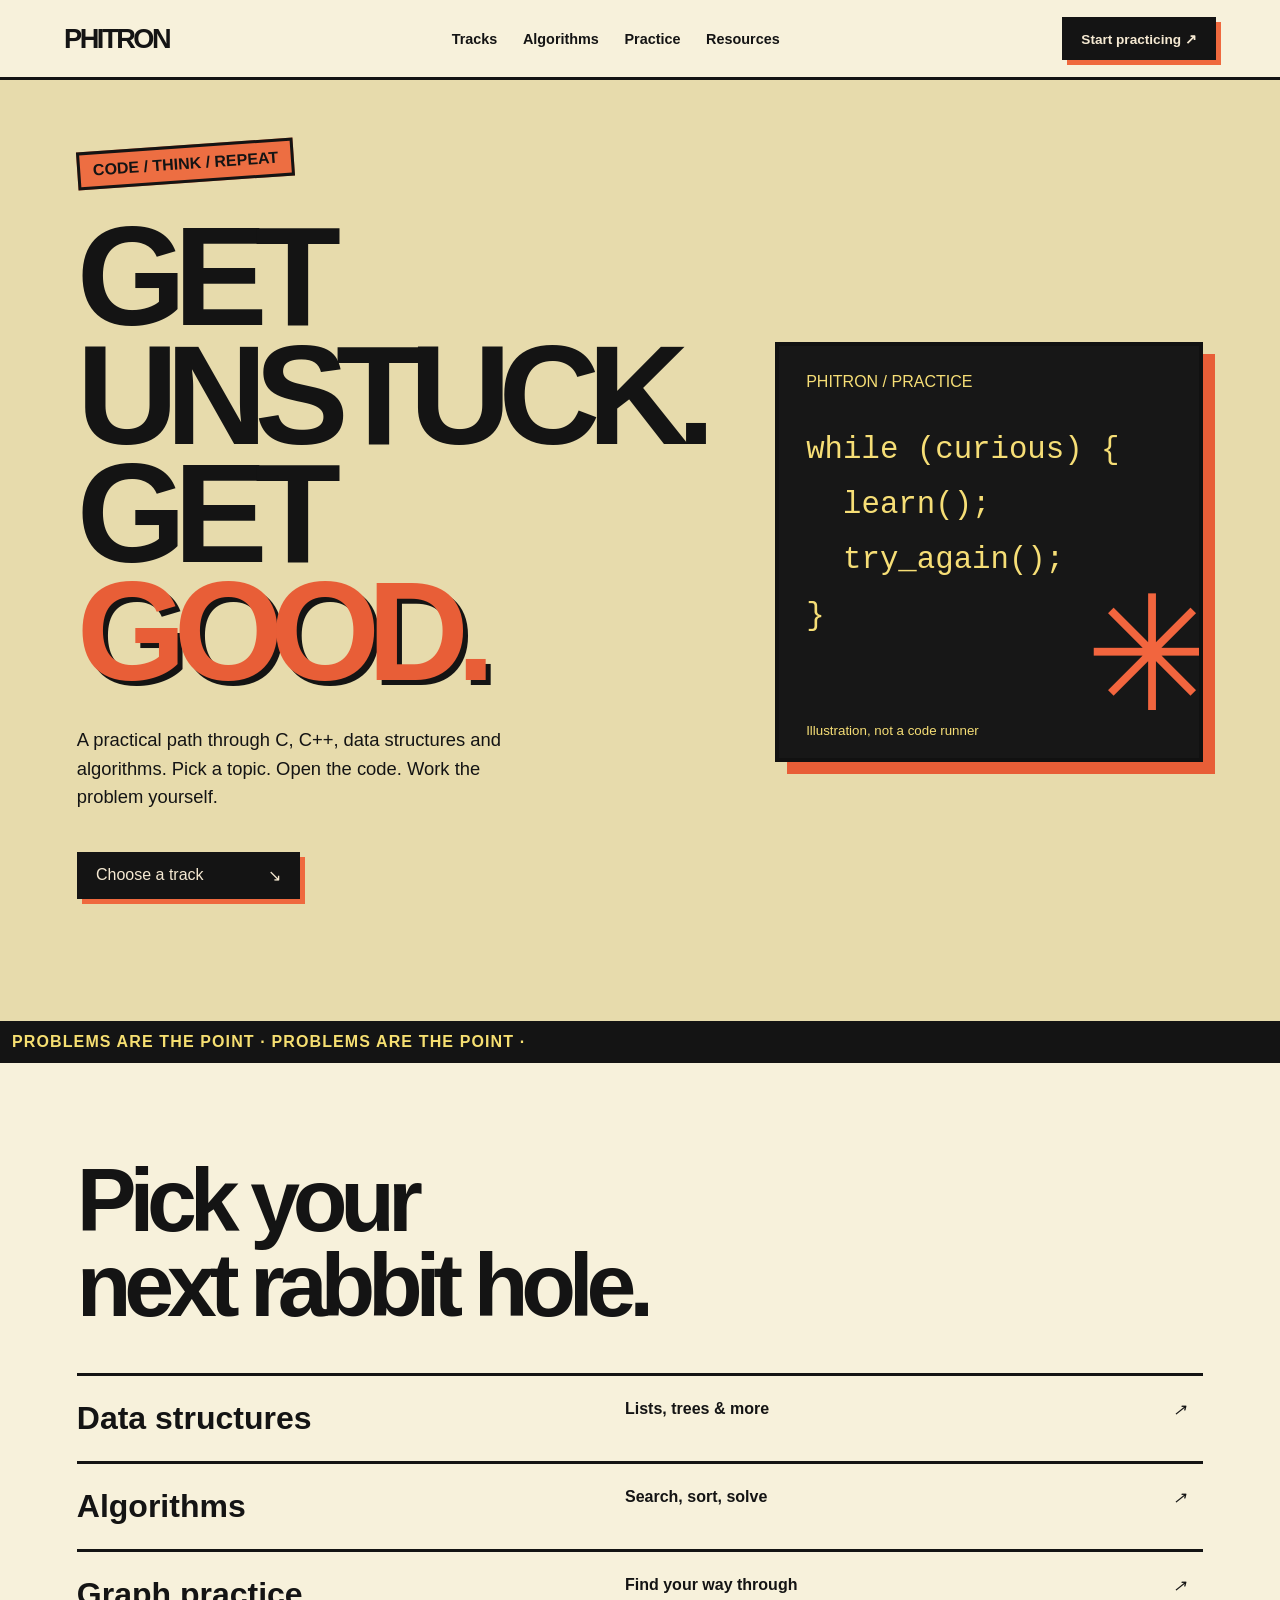
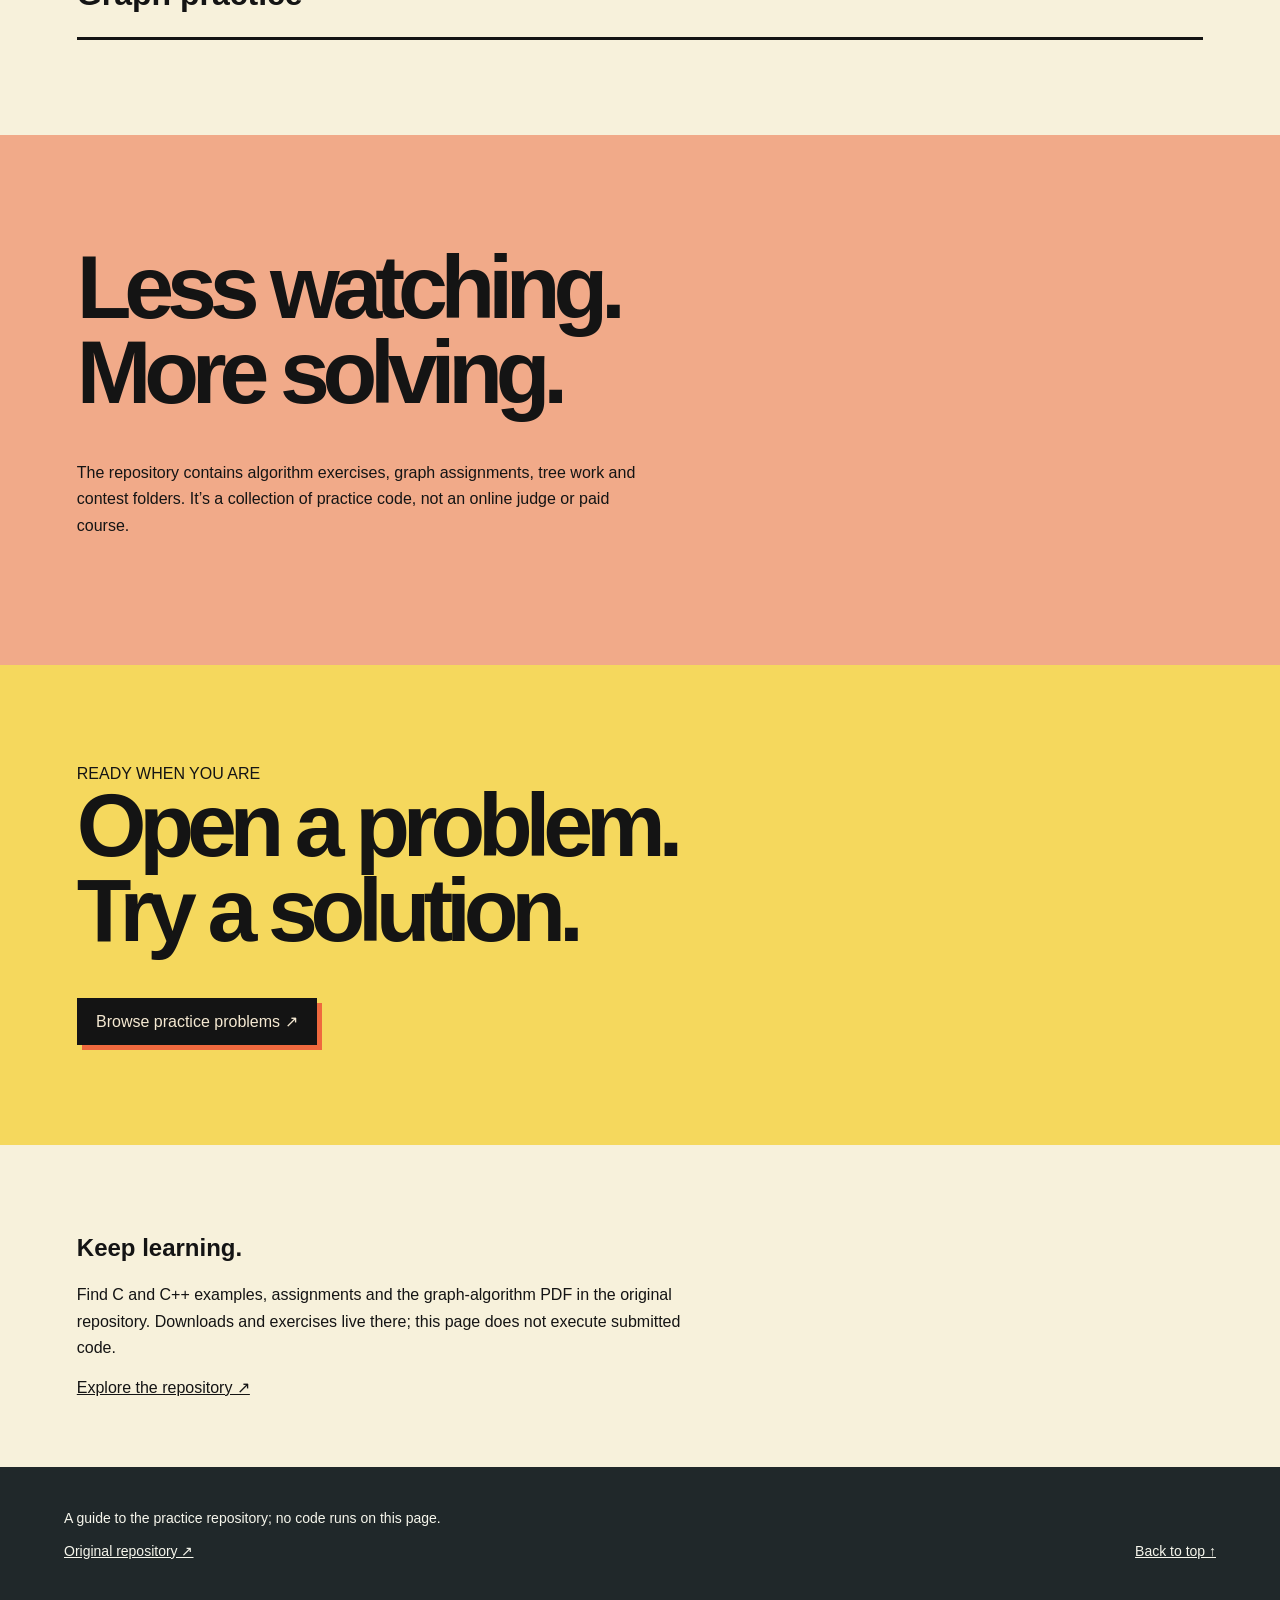
==== showcase-design/index.html @ 736b025e "feat: add distinct Phitron homepage showcase" ====
<!doctype html>
<html lang="en"><head><meta charset="utf-8"><meta name="viewport" content="width=device-width,initial-scale=1"><meta name="description" content="Phitron — Practice makes progress"><title>Phitron — Practice makes progress</title><link rel="stylesheet" href="styles.css"></head><body class="phitron"><a class="skip" href="#main">Skip to content</a><header class="mast" id="top"><a class="brand" href="#top">Phitron</a><nav aria-label="Main navigation"><a href="#tracks">Tracks</a><a href="#algorithms">Algorithms</a><a href="#practice">Practice</a><a href="#resources">Resources</a></nav><a class="utility" href="#practice">Start practicing ↗</a></header><main id="main"><section class="ph-hero"><span class="ph-sticker">CODE / THINK / REPEAT</span><div class="ph-grid"><div><h1>GET<br>UNSTUCK.<br>GET <em>GOOD.</em></h1><p>A practical path through C, C++, data structures and algorithms. Pick a topic. Open the code. Work the problem yourself.</p><a href="#tracks" class="ph-btn">Choose a track <span>↘</span></a></div><div class="ph-console" aria-label="Illustrative code practice prompt"><span>PHITRON / PRACTICE</span><pre>while (curious) {<br>  learn();<br>  try_again();<br>}</pre><div class="ph-asterisk" aria-hidden="true">✳</div><small>Illustration, not a code runner</small></div></div></section>
        <div class="ph-marquee" aria-hidden="true">PROBLEMS ARE THE POINT · PROBLEMS ARE THE POINT ·</div>
        <section id="tracks" class="ph-tracks"><h2>Pick your<br>next rabbit hole.</h2><div class="ph-links"><a href="https://github.com/Athaher-Sayem/Phitron/tree/Shocase_design/Data%20Structure" target="_blank" rel="noopener noreferrer"><span>Data structures</span><b>Lists, trees & more</b><i>↗</i></a><a href="https://github.com/Athaher-Sayem/Phitron/tree/Shocase_design/Algorithm" target="_blank" rel="noopener noreferrer"><span>Algorithms</span><b>Search, sort, solve</b><i>↗</i></a><a href="https://github.com/Athaher-Sayem/Phitron/tree/Shocase_design/GRAPH_ASSINGMENT-01" target="_blank" rel="noopener noreferrer"><span>Graph practice</span><b>Find your way through</b><i>↗</i></a></div></section>
        <section id="algorithms" class="ph-algo"><h2>Less watching.<br>More solving.</h2><p>The repository contains algorithm exercises, graph assignments, tree work and contest folders. It’s a collection of practice code, not an online judge or paid course.</p></section>
        <section id="practice" class="ph-practice"><span>READY WHEN YOU ARE</span><h2>Open a problem.<br>Try a solution.</h2><a href="https://github.com/Athaher-Sayem/Phitron/tree/Shocase_design/Practice%20Problem" target="_blank" rel="noopener noreferrer">Browse practice problems ↗</a></section>
        <section id="resources" class="ph-resources"><h2>Keep learning.</h2><p>Find C and C++ examples, assignments and the graph-algorithm PDF in the original repository. Downloads and exercises live there; this page does not execute submitted code.</p><a href="https://github.com/Athaher-Sayem/Phitron/tree/Shocase_design" target="_blank" rel="noopener noreferrer">Explore the repository ↗</a></section></main><footer class="footer"><p>A guide to the practice repository; no code runs on this page.</p><div class="footer-inner"><a href="https://github.com/Athaher-Sayem/Phitron/tree/Shocase_design" target="_blank" rel="noopener noreferrer">Original repository ↗</a><a href="#top">Back to top ↑</a></div></footer></body></html>
---- showcase-design/styles.css ----
*{box-sizing:border-box}html{scroll-behavior:smooth}body{margin:0}a{color:inherit}a:focus-visible,summary:focus-visible{outline:3px solid #d35326;outline-offset:4px}img{max-width:100%}p{line-height:1.65}code{overflow-wrap:anywhere}.skip{position:absolute;top:-200px;left:16px;background:white;color:#111;padding:10px;z-index:20}.skip:focus{top:10px}.mast{width:100%;min-height:80px;padding:13px 5%;display:flex;align-items:center;justify-content:space-between;gap:20px}.mast a{text-decoration:none}.mast nav{display:flex;align-items:center;gap:clamp(12px,2vw,34px);font:600 .9rem Arial,sans-serif}.mast nav a:hover{text-decoration:underline;text-underline-offset:6px}.utility{font:700 .85rem Arial,sans-serif;white-space:nowrap}.footer{padding:40px 5%;background:#20282a;color:#f6f6ec;font:14px/1.6 Arial,sans-serif}.footer a{color:inherit}.footer p{max-width:54rem;margin:0 0 10px}.footer-inner{display:flex;justify-content:space-between;gap:20px;flex-wrap:wrap}@media(max-width:760px){.mast{flex-wrap:wrap;min-height:100px;gap:10px;padding:14px 5%}.mast nav{order:3;width:100%;overflow-x:auto;white-space:nowrap;padding:10px 0 4px;border-top:1px solid currentColor;font-size:.8rem}.mast .utility{font-size:.72rem}h1,h2,h3{overflow-wrap:break-word}}@media(prefers-reduced-motion:reduce){html{scroll-behavior:auto}}
body.phitron{background:#f7f1db;color:#141414;font-family:Arial,sans-serif}.phitron .mast{border-bottom:3px solid #141414}.phitron .brand{font-weight:900;text-transform:uppercase;letter-spacing:-.09em;font-size:1.7rem}.phitron .utility,.phitron .ph-btn,.phitron .ph-practice a{background:#141414;color:#f5e9d2!important;text-decoration:none;padding:.85rem 1.2rem;box-shadow:5px 5px 0 #ef693e}.phitron .ph-hero{padding:65px 6% 100px;background:#e7dbac}.phitron .ph-sticker{display:inline-block;background:#ed6e42;border:3px solid #141414;transform:rotate(-4deg);padding:.45rem .8rem;font-weight:900}.phitron .ph-grid{display:grid;grid-template-columns:1.2fr .8fr;gap:5%;align-items:center}.phitron h1{font-size:clamp(5rem,11vw,12rem);line-height:.84;letter-spacing:-.09em;margin:35px 0;font-weight:900}.phitron h1 em{font-style:normal;color:#e85e37;text-shadow:5px 5px 0 #141414}.phitron .ph-grid p{max-width:29rem;font-size:1.15rem;line-height:1.55}.phitron .ph-btn{display:inline-flex;gap:4rem;margin:22px 0}.phitron .ph-console{height:420px;background:#171717;border:4px solid #111;color:#f6de76;padding:27px;box-shadow:12px 12px 0 #e85e37;position:relative;overflow:hidden}.phitron .ph-console pre{font-size:clamp(1.1rem,2.4vw,2rem);line-height:1.8}.phitron .ph-console small{position:absolute;bottom:20px}.phitron .ph-asterisk{position:absolute;font-size:10rem;right:-20px;bottom:10px;color:#f2653e}.phitron .ph-marquee{padding:12px;background:#141414;color:#f6df71;font-weight:900;letter-spacing:.07em;overflow:hidden;white-space:nowrap}.phitron .ph-tracks{padding:95px 6%}.phitron .ph-tracks h2,.phitron .ph-algo h2,.phitron .ph-practice h2{font-size:clamp(3rem,7vw,7rem);line-height:.95;letter-spacing:-.08em;margin:0 0 45px}.phitron .ph-links a{display:grid;grid-template-columns:1fr 1fr 30px;padding:24px 0;color:#141414;text-decoration:none;border-top:3px solid #141414;gap:12px}.phitron .ph-links a:last-child{border-bottom:3px solid}.phitron .ph-links span{font-size:2rem;font-weight:900}.phitron .ph-algo{padding:110px 6%;background:#f1aa89}.phitron .ph-algo p{max-width:36rem}.phitron .ph-practice{padding:100px 6%;background:#f5d85d}.phitron .ph-practice a{display:inline-block}.phitron .ph-resources{padding:70px 6%}.phitron .ph-resources p{max-width:38rem}@media(max-width:720px){.phitron .ph-grid{grid-template-columns:1fr}.phitron h1{font-size:clamp(4rem,15vw,7rem)}.phitron .ph-console{height:300px;margin-top:30px}.phitron .ph-links a{grid-template-columns:1fr 20px}.phitron .ph-links b{grid-column:1;grid-row:2}.phitron .ph-links i{grid-column:2;grid-row:1}}
@media(max-width:380px){.phitron h1{font-size:3.25rem}}
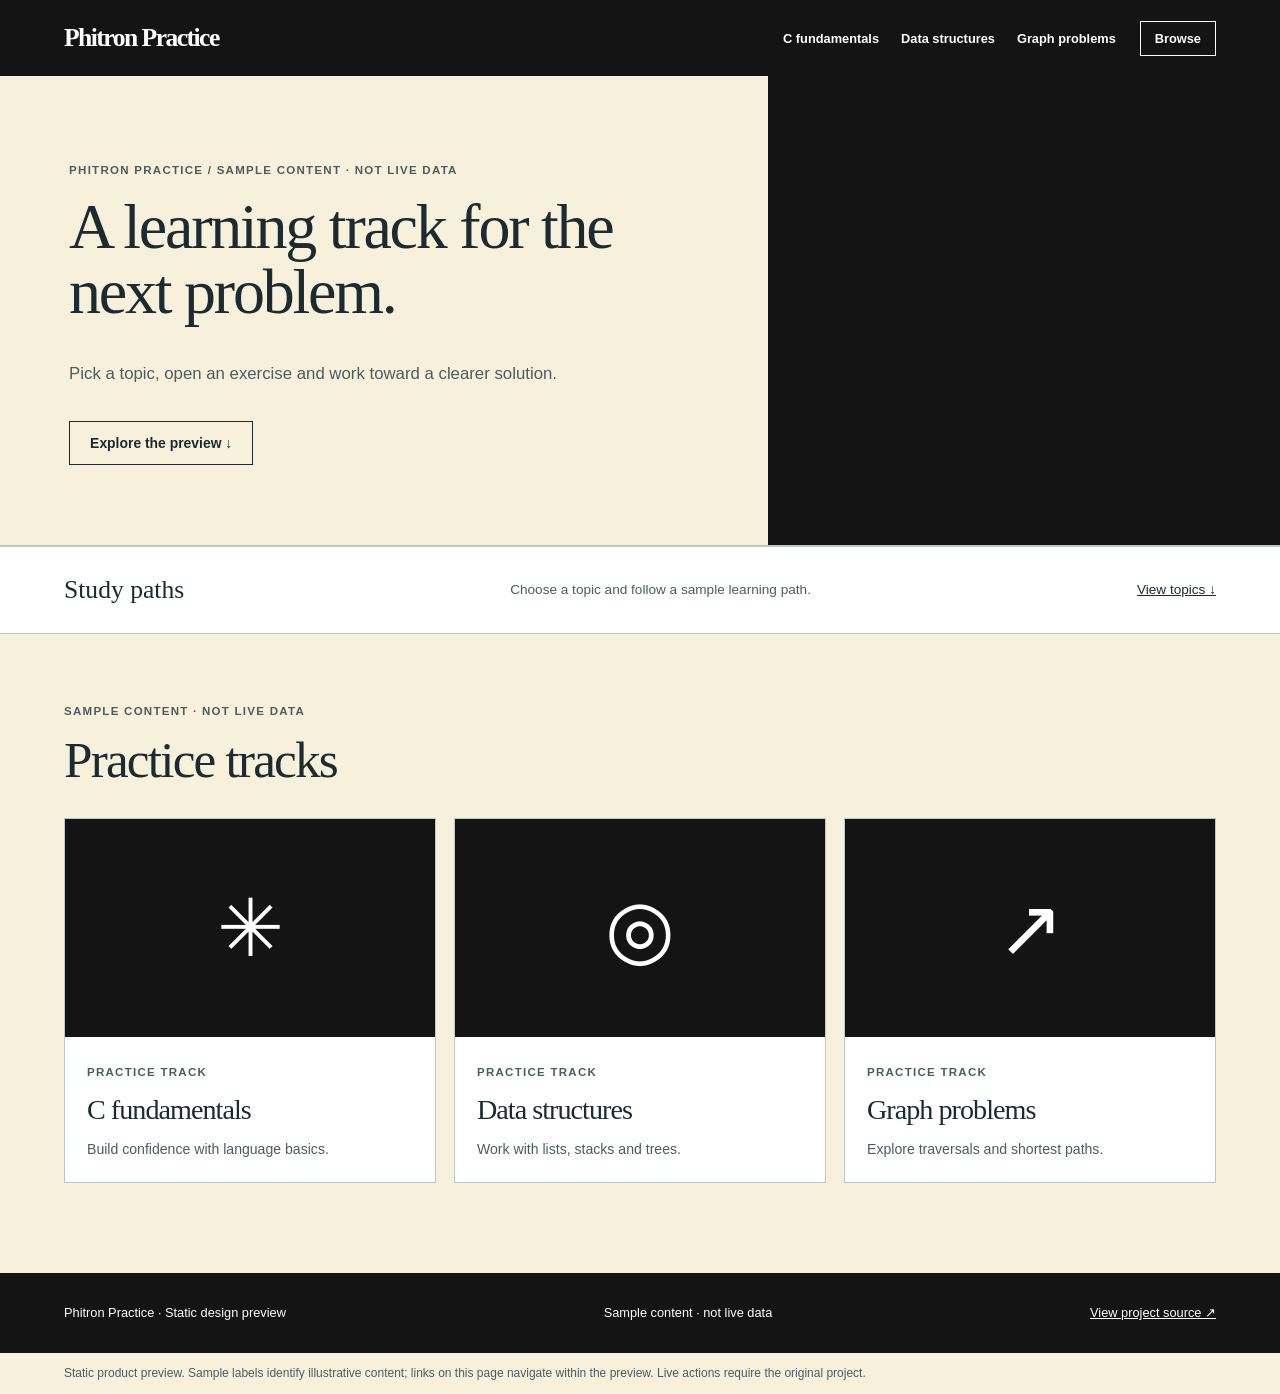
==== commit 175c89fe: "feat: show product-first static homepage preview" ====
--- a/showcase-design/index.html
+++ b/showcase-design/index.html
@@ -1,7 +1 @@
-<!doctype html>
-<html lang="en"><head><meta charset="utf-8"><meta name="viewport" content="width=device-width,initial-scale=1"><meta name="description" content="Phitron — Practice makes progress"><title>Phitron — Practice makes progress</title><link rel="stylesheet" href="styles.css"></head><body class="phitron"><a class="skip" href="#main">Skip to content</a><header class="mast" id="top"><a class="brand" href="#top">Phitron</a><nav aria-label="Main navigation"><a href="#tracks">Tracks</a><a href="#algorithms">Algorithms</a><a href="#practice">Practice</a><a href="#resources">Resources</a></nav><a class="utility" href="#practice">Start practicing ↗</a></header><main id="main"><section class="ph-hero"><span class="ph-sticker">CODE / THINK / REPEAT</span><div class="ph-grid"><div><h1>GET<br>UNSTUCK.<br>GET <em>GOOD.</em></h1><p>A practical path through C, C++, data structures and algorithms. Pick a topic. Open the code. Work the problem yourself.</p><a href="#tracks" class="ph-btn">Choose a track <span>↘</span></a></div><div class="ph-console" aria-label="Illustrative code practice prompt"><span>PHITRON / PRACTICE</span><pre>while (curious) {<br>  learn();<br>  try_again();<br>}</pre><div class="ph-asterisk" aria-hidden="true">✳</div><small>Illustration, not a code runner</small></div></div></section>
-        <div class="ph-marquee" aria-hidden="true">PROBLEMS ARE THE POINT · PROBLEMS ARE THE POINT ·</div>
-        <section id="tracks" class="ph-tracks"><h2>Pick your<br>next rabbit hole.</h2><div class="ph-links"><a href="https://github.com/Athaher-Sayem/Phitron/tree/Shocase_design/Data%20Structure" target="_blank" rel="noopener noreferrer"><span>Data structures</span><b>Lists, trees & more</b><i>↗</i></a><a href="https://github.com/Athaher-Sayem/Phitron/tree/Shocase_design/Algorithm" target="_blank" rel="noopener noreferrer"><span>Algorithms</span><b>Search, sort, solve</b><i>↗</i></a><a href="https://github.com/Athaher-Sayem/Phitron/tree/Shocase_design/GRAPH_ASSINGMENT-01" target="_blank" rel="noopener noreferrer"><span>Graph practice</span><b>Find your way through</b><i>↗</i></a></div></section>
-        <section id="algorithms" class="ph-algo"><h2>Less watching.<br>More solving.</h2><p>The repository contains algorithm exercises, graph assignments, tree work and contest folders. It’s a collection of practice code, not an online judge or paid course.</p></section>
-        <section id="practice" class="ph-practice"><span>READY WHEN YOU ARE</span><h2>Open a problem.<br>Try a solution.</h2><a href="https://github.com/Athaher-Sayem/Phitron/tree/Shocase_design/Practice%20Problem" target="_blank" rel="noopener noreferrer">Browse practice problems ↗</a></section>
-        <section id="resources" class="ph-resources"><h2>Keep learning.</h2><p>Find C and C++ examples, assignments and the graph-algorithm PDF in the original repository. Downloads and exercises live there; this page does not execute submitted code.</p><a href="https://github.com/Athaher-Sayem/Phitron/tree/Shocase_design" target="_blank" rel="noopener noreferrer">Explore the repository ↗</a></section></main><footer class="footer"><p>A guide to the practice repository; no code runs on this page.</p><div class="footer-inner"><a href="https://github.com/Athaher-Sayem/Phitron/tree/Shocase_design" target="_blank" rel="noopener noreferrer">Original repository ↗</a><a href="#top">Back to top ↑</a></div></footer></body></html>+<!doctype html><html lang="en"><head><meta charset="utf-8"><meta name="viewport" content="width=device-width,initial-scale=1"><meta name="description" content="Pick a topic, open an exercise and work toward a clearer solution."><title>Phitron Practice — A learning track for the next problem.</title><link rel="stylesheet" href="styles.css"><link rel="stylesheet" href="product.css"></head><body class="product-page product-learning"><a class="p-skip" href="#main">Skip to content</a><header class="p-nav"><a class="p-brand" href="#home">Phitron Practice</a><nav aria-label="Sections"><a href="#item-0">C fundamentals</a><a href="#item-1">Data structures</a><a href="#item-2">Graph problems</a></nav><a class="p-nav-extra" href="#items">Browse</a></header><main id="main"><section class="p-heading" id="home"><div class="p-copy"><span class="p-overline">Phitron Practice / Sample content · not live data</span><h1>A learning track for the next problem.</h1><p>Pick a topic, open an exercise and work toward a clearer solution.</p><a class="p-action" href="#items">Explore the preview <span aria-hidden="true">↓</span></a></div><div class="p-hero-graphic" aria-hidden="true"><span>◈</span></div></section><div id="workspace"><section class="p-shopbar"><b>Study paths</b><span>Choose a topic and follow a sample learning path.</span><a href="#items">View topics ↓</a></section></div><section id="items" class="p-collection"><div class="p-section-title"><div><small>Sample content · not live data</small><h2>Practice tracks</h2></div></div><div class="p-grid learning"><article class="p-item" id="item-0"><div class="p-image learning"><span aria-hidden="true">✳</span></div><div class="p-item-info"><small>Practice track</small><h3>C fundamentals</h3><p>Build confidence with language basics.</p></div></article><article class="p-item" id="item-1"><div class="p-image learning"><span aria-hidden="true">◎</span></div><div class="p-item-info"><small>Practice track</small><h3>Data structures</h3><p>Work with lists, stacks and trees.</p></div></article><article class="p-item" id="item-2"><div class="p-image learning"><span aria-hidden="true">↗</span></div><div class="p-item-info"><small>Practice track</small><h3>Graph problems</h3><p>Explore traversals and shortest paths.</p></div></article></div></section></main><footer class="p-footer"><span>Phitron Practice · Static design preview</span><span>Sample content · not live data</span><a href="https://github.com/Athaher-Sayem/Phitron/tree/Shocase_design" target="_blank" rel="noopener noreferrer">View project source ↗</a></footer><p class="p-disclosure">Static product preview. Sample labels identify illustrative content; links on this page navigate within the preview. Live actions require the original project.</p></body></html>
--- a/showcase-design/product.css
+++ b/showcase-design/product.css
@@ -0,0 +1,27 @@
+:root{--p-bg:#f7f1db;--p-ink:#1c2b31;--p-accent:#141414;--p-card:#ffffff;--p-muted:#4c5c61;--p-border:#b9c9c8;--p-head:#141414;--p-head-ink:#ffffff;}
+
+/* Product-first preview. Preserve the original design's palette and assets. */
+body.product-page{background:var(--p-bg);color:var(--p-ink);font-family:Arial,'Segoe UI',sans-serif;line-height:1.5;margin:0}
+.product-page *{box-sizing:border-box}.product-page a{color:inherit}.product-page a:focus-visible{outline:3px solid var(--p-accent);outline-offset:4px}.product-page h1,.product-page h2,.product-page h3{overflow-wrap:anywhere;letter-spacing:-.035em}.product-page p{max-width:68ch}
+.p-skip{position:absolute;top:-90px;left:12px;background:var(--p-card);padding:10px;z-index:10}.p-skip:focus{top:10px}
+.p-nav{min-height:76px;display:flex;align-items:center;gap:24px;padding:12px 5%;background:var(--p-head);color:var(--p-head-ink)}
+.p-brand{text-decoration:none;font:bold clamp(1.25rem,2vw,1.9rem)/1.1 Georgia,serif;letter-spacing:-.06em;flex:0 0 auto}
+.p-nav nav{display:flex;gap:22px;margin-left:auto;overflow-x:auto;scrollbar-width:thin}.p-nav nav a,.p-nav-extra{font:600 .8rem Arial,sans-serif;text-decoration:none;white-space:nowrap}.p-nav nav a:hover,.p-nav-extra:hover{text-decoration:underline;text-underline-offset:4px}.p-nav-extra{border:1px solid currentColor;padding:9px 14px}
+.p-heading{display:grid;grid-template-columns:1.2fr .8fr;min-height:470px;align-items:stretch;border-bottom:1px solid var(--p-border)}.p-copy{padding:72px 7% 64px 9%;display:flex;flex-direction:column;justify-content:center}.p-overline,.p-item small,.p-section-title small,.p-work-head small,.p-newspaper .p-edition{font:700 .72rem Arial,sans-serif;text-transform:uppercase;letter-spacing:.11em;color:var(--p-muted)}
+.p-heading h1{font:normal clamp(3rem,5vw,5.6rem)/1.03 Georgia,serif;margin:18px 0}.p-copy>p{font-size:1.05rem;color:var(--p-muted);line-height:1.7}.p-action{align-self:flex-start;padding:13px 20px;border:1px solid var(--p-ink);text-decoration:none;margin-top:16px;font:700 .87rem Arial,sans-serif}.p-action:hover{background:var(--p-head);color:var(--p-head-ink)}
+.p-hero-image,.p-hero-graphic{min-height:340px;background:var(--p-head);display:grid;place-items:center;overflow:hidden}.p-hero-image img{width:100%;height:100%;max-height:560px;object-fit:cover}.p-hero-graphic span{color:var(--p-accent);font:normal clamp(11rem,25vw,27rem)/1 Georgia,serif}
+.p-newspaper{text-align:center;padding:34px 5% 25px;border-block:3px double var(--p-border)}.p-newspaper h1{font:normal clamp(3.5rem,8vw,8rem)/1 Georgia,serif;margin:14px 0;letter-spacing:-.06em}.p-newspaper p{margin:auto;color:var(--p-muted)}
+.p-front{display:grid;grid-template-columns:1.65fr .8fr;margin:36px 5%;border-block:1px solid var(--p-border)}.p-lead{padding:38px 5% 42px 0;border-right:1px solid var(--p-border)}.p-lead h2{font:normal clamp(2.8rem,5vw,5.5rem)/1.07 Georgia,serif;max-width:14ch;margin:20px 0}.p-lead p{color:var(--p-muted)}.p-front aside{padding:30px 0 25px 8%}.p-front aside>b{font-size:1rem}.p-front aside a{display:flex;gap:20px;padding:20px 0;border-bottom:1px solid var(--p-border);text-decoration:none}.p-front aside span{font-size:.8rem;color:var(--p-muted)}
+.p-shopbar{display:flex;justify-content:space-between;align-items:center;gap:22px;flex-wrap:wrap;padding:28px 5%;background:var(--p-card);border-block:1px solid var(--p-border)}.p-shopbar b{font:normal 1.6rem Georgia,serif}.p-shopbar span{font-size:.85rem;color:var(--p-muted)}.p-shopbar a{font-size:.85rem}
+.p-workspace{margin:42px 5% 30px;padding:30px;background:var(--p-card);border:1px solid var(--p-border)}.p-work-head{display:flex;justify-content:space-between;align-items:center;gap:20px}.p-work-head h2{font:normal clamp(1.7rem,3vw,2.8rem) Georgia,serif;margin:8px 0 25px}.p-chip{font-size:.72rem;padding:7px 10px;border:1px solid var(--p-border);border-radius:20px}.p-steps{display:grid;grid-template-columns:repeat(3,minmax(0,1fr));border:1px solid var(--p-border)}.p-steps a{padding:26px;border-right:1px solid var(--p-border);text-decoration:none;display:grid;gap:9px}.p-steps a:last-child{border-right:0}.p-steps a:hover{background:var(--p-bg)}.p-steps a>span{font-size:.75rem;color:var(--p-muted)}.p-steps a>b{font-size:1.2rem}.p-steps a>small{color:var(--p-muted)}.p-preview{margin-top:22px;min-height:116px;display:flex;align-items:center;gap:26px;padding:22px;background:var(--p-bg);border:1px dashed var(--p-border)}.p-preview-mark{font:2.3rem Consolas,monospace;color:var(--p-accent)}.p-preview p{margin:5px 0 0;color:var(--p-muted);font-size:.85rem}
+.p-collection{padding:64px 5% 90px}.p-section-title{display:flex;justify-content:space-between;gap:25px;align-items:end;margin-bottom:30px}.p-section-title h2{font:normal clamp(2rem,4vw,4rem)/1.1 Georgia,serif;margin:10px 0 0}.p-section-title p{font-size:.8rem;color:var(--p-muted);max-width:23rem;margin:0}.p-grid{display:grid;grid-template-columns:repeat(3,minmax(0,1fr));gap:18px}.p-item{border:1px solid var(--p-border);background:var(--p-card);min-width:0}.p-image{aspect-ratio:1.7;overflow:hidden;display:grid;place-items:center;background:var(--p-head)}.p-image img{width:100%;height:100%;object-fit:cover}.p-image>span{font:normal 5rem Georgia,serif;color:var(--p-accent)}.p-item:nth-child(2) .p-image{background:var(--p-accent)}.p-item:nth-child(2) .p-image span{color:var(--p-head)}.p-item-info{padding:22px}.p-item h3{font:normal clamp(1.3rem,2.2vw,2rem)/1.1 Georgia,serif;margin:12px 0}.p-item p{font-size:.88rem;color:var(--p-muted);line-height:1.6;margin:0}
+.product-news .p-grid,.product-news_bn .p-grid{grid-template-columns:1.3fr 1fr 1fr}.product-news .p-image,.product-news_bn .p-image{aspect-ratio:2.3;background:var(--p-head)}.product-news .p-item,.product-news_bn .p-item{border-width:0 0 1px 0;background:transparent}.product-news .p-item-info,.product-news_bn .p-item-info{padding-left:0}
+.product-store .p-image,.product-commerce .p-image{aspect-ratio:1.1}.product-events .p-item{border-top:4px solid var(--p-accent)}.product-game .p-image,.product-compiler .p-image,.product-notebook .p-image{background:var(--p-head);aspect-ratio:2.4}.product-portfolio .p-grid,.product-architecture .p-grid{gap:28px}.product-empty .p-collection{min-height:470px}
+.p-app-intro{padding:35px 5% 12px}.p-app-intro span{font:700 .7rem Arial,sans-serif;letter-spacing:.1em;text-transform:uppercase;color:var(--p-muted)}.p-app-intro h1{font:normal clamp(2rem,3.5vw,3.6rem)/1.12 Georgia,serif;margin:12px 0 8px}.p-app-intro p{font-size:.9rem;color:var(--p-muted);margin:0}.p-app-intro+.p-workspace{margin-top:14px}.p-story-label{display:inline-block;margin-top:20px;font-size:.8rem;border-top:1px solid var(--p-border);padding-top:12px}
+.product-events .p-heading,.product-store .p-heading,.product-commerce .p-heading{min-height:320px;grid-template-columns:1.25fr .75fr}.product-events .p-copy,.product-store .p-copy,.product-commerce .p-copy{padding-block:38px}.product-events .p-heading h1,.product-store .p-heading h1,.product-commerce .p-heading h1{font-size:clamp(2.7rem,4vw,4.7rem)}
+.p-image>span{color:var(--p-head-ink)}.p-item:nth-child(2) .p-image span{color:var(--p-head-ink)}.product-news .p-grid,.product-news_bn .p-grid{grid-template-columns:1fr 1fr}.product-news .p-item,.product-news_bn .p-item{border-width:1px 0 0 0;background:transparent}.product-news .p-item-info,.product-news_bn .p-item-info{padding:24px 0}.product-news .p-item h3,.product-news_bn .p-item h3{font-size:clamp(1.7rem,3vw,3rem)}
+.p-brand,.p-heading h1,.p-app-intro h1,.p-newspaper h1,.p-lead h2,.p-work-head h2,.p-section-title h2,.p-item h3{font-family:var(--display,var(--serif,var(--font,Georgia,serif)))}
+.p-footer{padding:30px 5%;display:flex;justify-content:space-between;flex-wrap:wrap;gap:16px;background:var(--p-head);color:var(--p-head-ink);font-size:.8rem}.p-footer a{color:inherit}.p-disclosure{max-width:none!important;padding:11px 5%;margin:0;font-size:.75rem;background:var(--p-bg);color:var(--p-muted)}
+@media(max-width:800px){.p-nav{flex-wrap:wrap;gap:12px}.p-nav nav{order:3;width:100%;padding:10px 0;margin-left:0}.p-nav-extra{margin-left:auto}.p-heading{display:block;min-height:0}.p-copy{padding:54px 6%}.p-heading h1{font-size:clamp(2.6rem,9vw,5rem)}.p-hero-image,.p-hero-graphic{height:260px;min-height:260px}.p-hero-graphic span{font-size:13rem}.p-front{display:block}.p-lead{border-right:0;border-bottom:1px solid var(--p-border)}.p-front aside{padding:25px 0}.p-grid{grid-template-columns:repeat(2,minmax(0,1fr))!important}.p-steps{grid-template-columns:1fr}.p-steps a{border-bottom:1px solid var(--p-border);border-right:0!important}.p-steps a:last-child{border-bottom:0}.p-section-title{display:block}.p-section-title p{margin-top:15px}.p-workspace{padding:20px}}
+@media(max-width:550px){.p-grid{grid-template-columns:1fr!important}.p-collection{padding-top:45px}.p-section-title h2{font-size:2.2rem}.p-work-head{align-items:flex-start}.p-chip{max-width:115px;text-align:center}.p-front{margin-top:18px}.p-newspaper h1{font-size:3rem}.p-footer{display:block}.p-footer>*{display:block;margin-bottom:9px}}
+@media(prefers-reduced-motion:reduce){html{scroll-behavior:auto}}
